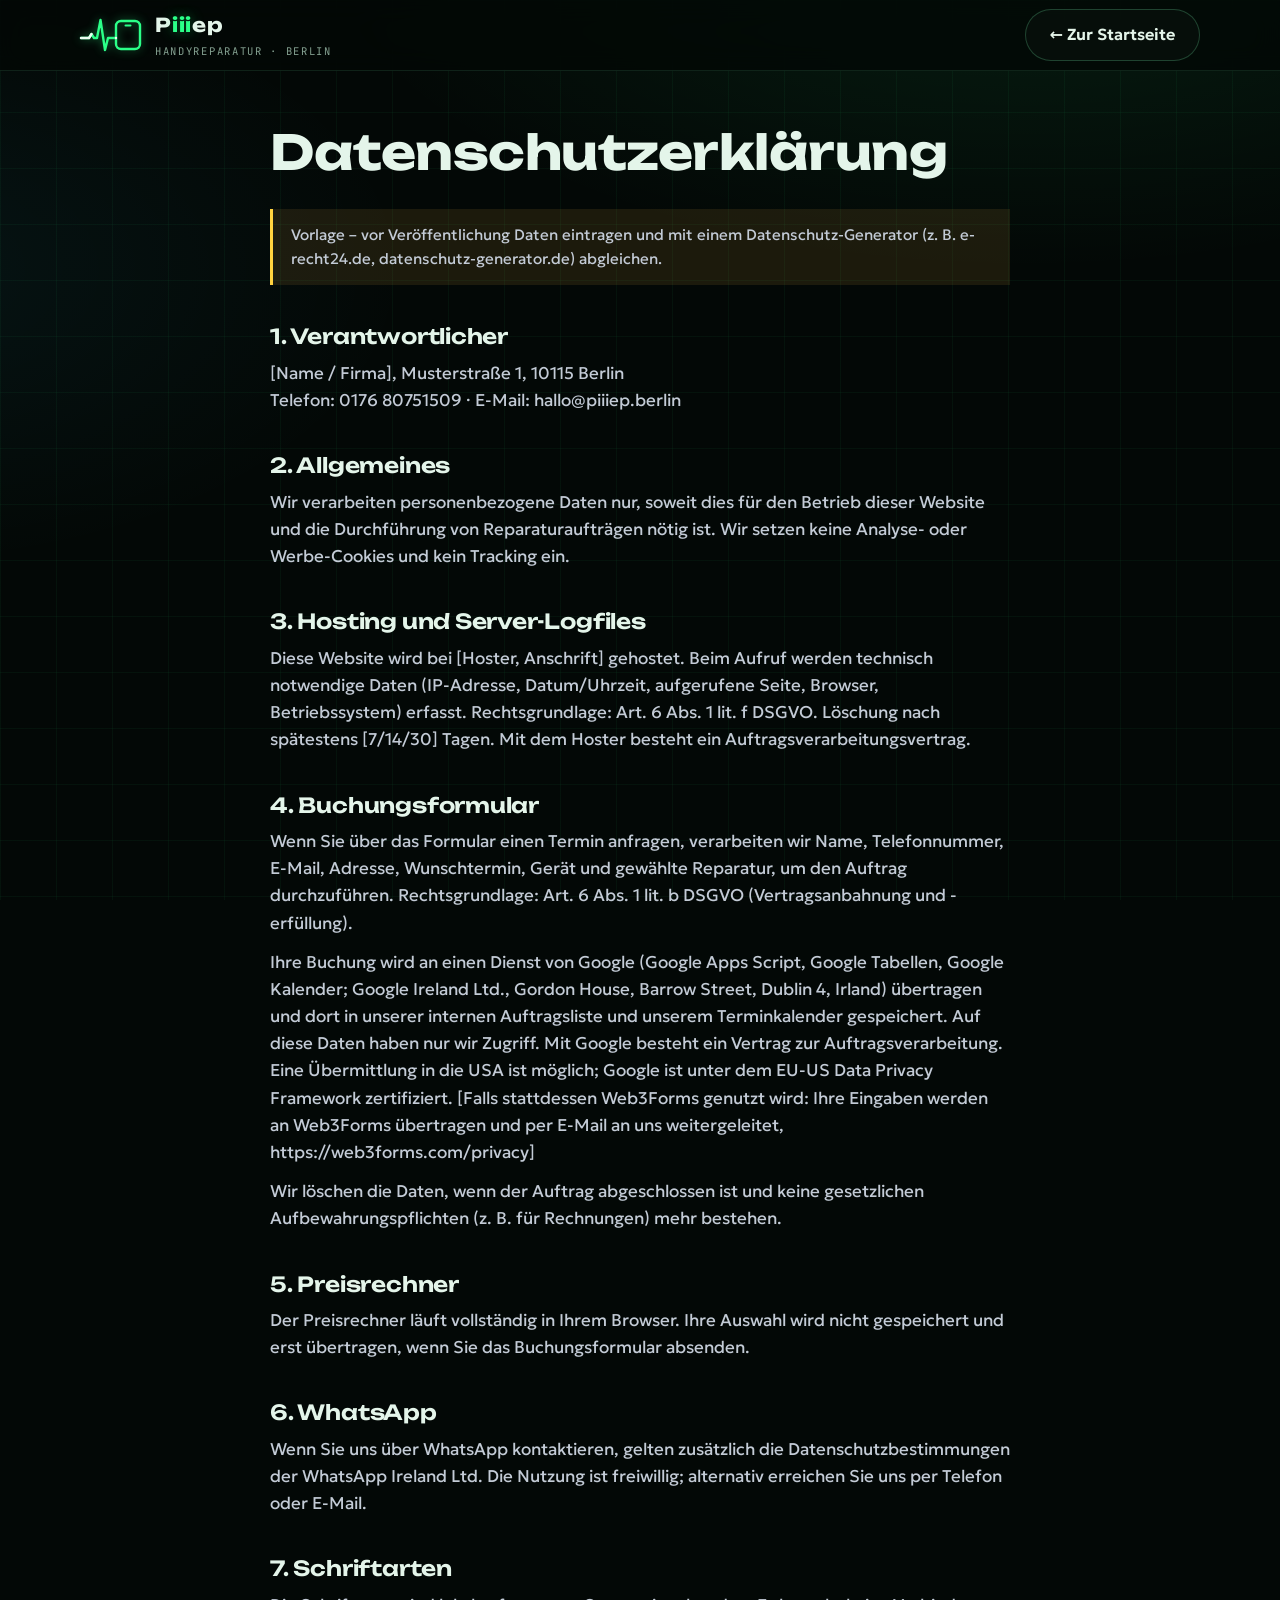
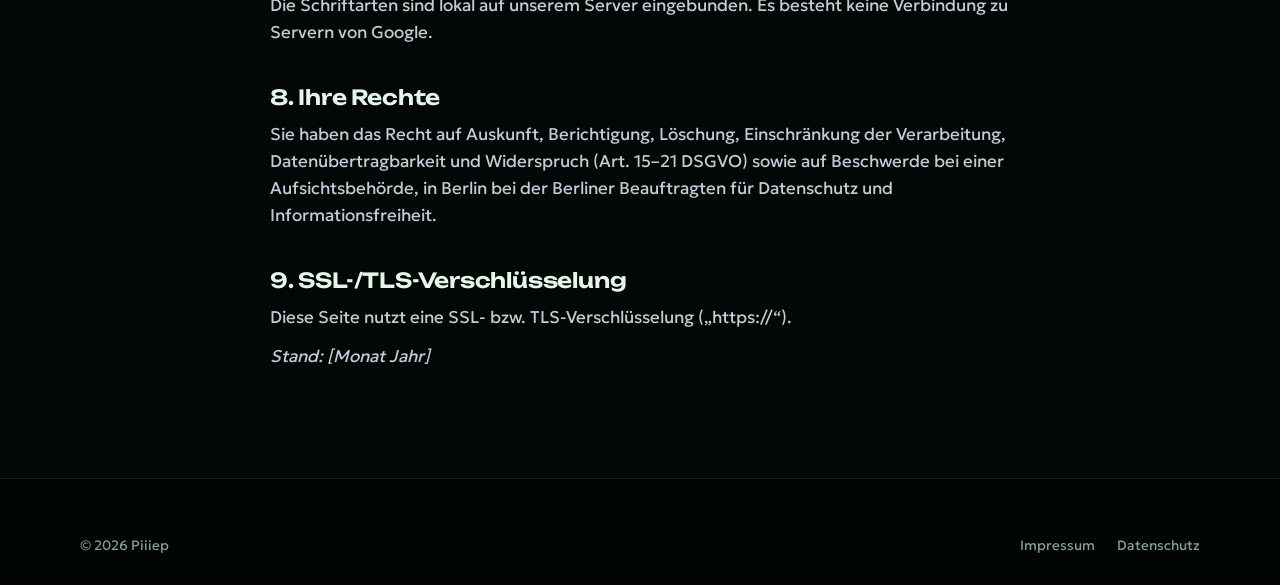
==== datenschutz.html @ a9939e65 "Vorschau der Piiiep-Website Co-Authored-By: Claude Opus 5.5 <noreply@anthropic.com> Claude-Session: " ====
<!DOCTYPE html>
<html lang="de">
<head>
  <meta charset="utf-8">
  <meta name="robots" content="noindex, nofollow"><!-- Vorschau: nicht bei Google anzeigen -->
  <meta name="viewport" content="width=device-width, initial-scale=1, viewport-fit=cover">
  <title>Datenschutz – Piiiep</title>
  <link rel="icon" href="favicon.svg" type="image/svg+xml">
  <link rel="stylesheet" href="css/style.css">
</head>
<body>
<header class="header is-scrolled">
  <div class="wrap">
    <a class="logo" href="index.html"><svg class="logo-mark" viewBox="0 0 64 36" aria-hidden="true"><path d="M1 21H9l2.5-4 2.5 4H17L20.5 3 25 33l3-12H36V9a5 5 0 0 1 5-5h14a5 5 0 0 1 5 5v18a5 5 0 0 1-5 5H41a5 5 0 0 1-5-5v-6" fill="none" stroke="#2bff88" stroke-width="2.4" stroke-linecap="round" stroke-linejoin="round"/><path class="blip" d="M1 21H9l2.5-4 2.5 4H17L20.5 3 25 33l3-12H36V9a5 5 0 0 1 5-5h14a5 5 0 0 1 5 5v18a5 5 0 0 1-5 5H41a5 5 0 0 1-5-5v-6" pathLength="100" fill="none" stroke="#eafff2" stroke-width="2.4" stroke-linecap="round" stroke-linejoin="round"/><path d="M45.5 8.5h5" stroke="#2bff88" stroke-width="2" stroke-linecap="round"/></svg><span><span class="logo-name">P<span>iii</span>ep</span><span class="logo-sub">Handyreparatur · Berlin</span></span></a>
    <a class="btn btn-line" href="index.html">← Zur Startseite</a>
  </div>
</header>
<main class="legal"><div class="wrap">
<h1>Datenschutzerklärung</h1>
<p class="note">Vorlage – vor Veröffentlichung Daten eintragen und mit einem Datenschutz-Generator (z. B. e-recht24.de, datenschutz-generator.de) abgleichen.</p>
<h2>1. Verantwortlicher</h2>
<p>[Name / Firma], Musterstraße 1, 10115 Berlin<br>Telefon: 0176 80751509 · E-Mail: hallo@piiiep.berlin</p>
<h2>2. Allgemeines</h2>
<p>Wir verarbeiten personenbezogene Daten nur, soweit dies für den Betrieb dieser Website und die Durchführung von Reparaturaufträgen nötig ist. Wir setzen keine Analyse- oder Werbe-Cookies und kein Tracking ein.</p>
<h2>3. Hosting und Server-Logfiles</h2>
<p>Diese Website wird bei [Hoster, Anschrift] gehostet. Beim Aufruf werden technisch notwendige Daten (IP-Adresse, Datum/Uhrzeit, aufgerufene Seite, Browser, Betriebssystem) erfasst. Rechtsgrundlage: Art. 6 Abs. 1 lit. f DSGVO. Löschung nach spätestens [7/14/30] Tagen. Mit dem Hoster besteht ein Auftragsverarbeitungsvertrag.</p>
<h2>4. Buchungsformular</h2>
<p>Wenn Sie über das Formular einen Termin anfragen, verarbeiten wir Name, Telefonnummer, E-Mail, Adresse, Wunschtermin, Gerät und gewählte Reparatur, um den Auftrag durchzuführen. Rechtsgrundlage: Art. 6 Abs. 1 lit. b DSGVO (Vertragsanbahnung und -erfüllung).</p>
<p>Ihre Buchung wird an einen Dienst von Google (Google Apps Script, Google Tabellen, Google Kalender; Google Ireland Ltd., Gordon House, Barrow Street, Dublin 4, Irland) übertragen und dort in unserer internen Auftragsliste und unserem Terminkalender gespeichert. Auf diese Daten haben nur wir Zugriff. Mit Google besteht ein Vertrag zur Auftragsverarbeitung. Eine Übermittlung in die USA ist möglich; Google ist unter dem EU-US Data Privacy Framework zertifiziert. [Falls stattdessen Web3Forms genutzt wird: Ihre Eingaben werden an Web3Forms übertragen und per E-Mail an uns weitergeleitet, https://web3forms.com/privacy]</p>
<p>Wir löschen die Daten, wenn der Auftrag abgeschlossen ist und keine gesetzlichen Aufbewahrungspflichten (z. B. für Rechnungen) mehr bestehen.</p>
<h2>5. Preisrechner</h2>
<p>Der Preisrechner läuft vollständig in Ihrem Browser. Ihre Auswahl wird nicht gespeichert und erst übertragen, wenn Sie das Buchungsformular absenden.</p>
<h2>6. WhatsApp</h2>
<p>Wenn Sie uns über WhatsApp kontaktieren, gelten zusätzlich die Datenschutzbestimmungen der WhatsApp Ireland Ltd. Die Nutzung ist freiwillig; alternativ erreichen Sie uns per Telefon oder E-Mail.</p>
<h2>7. Schriftarten</h2>
<p>Die Schriftarten sind lokal auf unserem Server eingebunden. Es besteht keine Verbindung zu Servern von Google.</p>
<h2>8. Ihre Rechte</h2>
<p>Sie haben das Recht auf Auskunft, Berichtigung, Löschung, Einschränkung der Verarbeitung, Datenübertragbarkeit und Widerspruch (Art. 15–21 DSGVO) sowie auf Beschwerde bei einer Aufsichtsbehörde, in Berlin bei der Berliner Beauftragten für Datenschutz und Informationsfreiheit.</p>
<h2>9. SSL-/TLS-Verschlüsselung</h2>
<p>Diese Seite nutzt eine SSL- bzw. TLS-Verschlüsselung („https://“).</p>
<p><em>Stand: [Monat Jahr]</em></p>
</div></main>
<footer class="footer"><div class="wrap"><div class="footer-bottom" style="margin-top:0;border-top:0;padding-top:0"><span>© <span data-year>2026</span> Piiiep</span><ul><li><a href="impressum.html">Impressum</a></li><li><a href="datenschutz.html">Datenschutz</a></li></ul></div></div></footer>
<script>document.querySelectorAll("[data-year]").forEach(function(e){e.textContent=new Date().getFullYear()});</script>
</body>
</html>
---- css/style.css ----
/* =========================================================
   Piiiep – Mobile Handyreparatur Berlin
   Design: Herzmonitor (EKG-Grün, SpO2-Cyan, Alarm-Rot)
   Farben & Schriften zentral unter :root anpassen
   ========================================================= */

/* Schriften lokal (DSGVO: keine Verbindung zu Google). Lizenz: SIL Open Font License, fonts/LICENSE-OFL.txt */
@font-face { font-family: "Geologica"; src: url("../fonts/geologica.woff2") format("woff2"); font-weight: 100 900; font-style: normal; font-display: swap; }
@font-face { font-family: "Unbounded"; src: url("../fonts/unbounded.woff2") format("woff2"); font-weight: 200 900; font-style: normal; font-display: swap; }
@font-face { font-family: "JetBrains Mono"; src: url("../fonts/jetbrains-mono.woff2") format("woff2"); font-weight: 100 800; font-style: normal; font-display: swap; }

:root {
  --bg: #030806;              /* Monitor-Schwarz mit Grünstich */
  --bg-2: #06100b;
  --panel: #08120d;
  --panel-2: #0c1912;
  --line: rgba(120, 255, 180, .11);
  --line-strong: rgba(120, 255, 180, .22);
  --text: #e4f5ea;
  --muted: #84a191;
  --accent: #2bff88;          /* Hauptfarbe: EKG-Grün */
  --accent-ink: #02120a;      /* Text auf Akzentfarbe */
  --accent-soft: rgba(43, 255, 136, .12);
  --accent-glow: rgba(43, 255, 136, .45);
  --spo2: #35d8ff;            /* zweite Monitor-Kurve (Sauerstoff) */
  --heart: #ff3b5c;           /* Herzschlag / Alarm */
  --ok: #2bff88;
  --warn: #ffd23f;
  --err: #ff3b5c;

  --font-display: "Unbounded", "Arial Black", system-ui, sans-serif;
  --font-body: "Geologica", "Segoe UI", system-ui, -apple-system, sans-serif;
  --font-mono: "JetBrains Mono", ui-monospace, "SFMono-Regular", Menlo, monospace;

  --wrap: 1200px;
  --gutter: clamp(16px, 4vw, 40px);
  --r: 14px;
  --r-sm: 8px;
  --header-h: 70px;

  color-scheme: dark;
}

*, *::before, *::after { box-sizing: border-box; }
html { scroll-behavior: smooth; scroll-padding-top: calc(var(--header-h) + 16px); }
body {
  margin: 0;
  font-family: var(--font-body);
  font-size: 17px;
  line-height: 1.6;
  color: var(--text);
  background: var(--bg);
  -webkit-font-smoothing: antialiased;
  overflow-x: hidden;
}
/* Leiterbahn-Raster im Hintergrund */
body::before {
  content: ""; position: fixed; inset: 0; z-index: -1; pointer-events: none;
  background:
    radial-gradient(1200px 600px at 80% -10%, rgba(43,255,136,.10), transparent 60%),
    radial-gradient(900px 500px at -10% 30%, rgba(53,216,255,.06), transparent 60%),
    linear-gradient(rgba(43,255,136,.045) 1px, transparent 1px) 0 0 / 56px 56px,
    linear-gradient(90deg, rgba(43,255,136,.045) 1px, transparent 1px) 0 0 / 56px 56px,
    var(--bg);
}

/* Monitor-Display im Hintergrund: laufende EKG- und SpO2-Kurve (js/main.js) */
.monitor { position: fixed; inset: 0; z-index: -1; pointer-events: none; }
.monitor canvas { width: 100%; height: 100%; display: block; opacity: .42; }
.monitor::after { /* Bildschirm-Zeilen + dunkler Rand wie beim Röhrenmonitor */
  content: ""; position: absolute; inset: 0;
  background:
    repeating-linear-gradient(0deg, rgba(0,0,0,.22) 0 1px, transparent 1px 3px),
    radial-gradient(130% 100% at 50% 50%, transparent 55%, rgba(0,0,0,.7));
}
.monitor-hud { position: absolute; right: var(--gutter); font-family: var(--font-mono); text-align: right; line-height: 1; opacity: .5; }
.monitor-hud small { display: block; font-size: .62rem; letter-spacing: .14em; margin-bottom: 4px; }
.monitor-hud b { font-size: clamp(1.6rem, 3vw, 2.4rem); font-weight: 500; }
.monitor-hud.hr { top: calc(var(--header-h) + 18%); color: var(--accent); }
.monitor-hud.sp { top: calc(var(--header-h) + 58%); color: var(--spo2); }
.monitor-hud.hr b::after { content: " ♥"; font-size: .55em; color: var(--heart); animation: beat .833s infinite; display: inline-block; }
@keyframes beat { 0%, 30%, 100% { transform: scale(1); opacity: .6; } 12% { transform: scale(1.35); opacity: 1; } }
@media (max-width: 760px) { .monitor-hud { display: none; } .monitor canvas { opacity: .34; } }

img { max-width: 100%; display: block; }
a { color: inherit; }
h1, h2, h3 { font-family: var(--font-display); font-weight: 600; line-height: 1.08; margin: 0; text-wrap: balance; letter-spacing: -0.01em; }
h1 { font-size: clamp(2.3rem, 5.6vw, 4.4rem); font-weight: 700; }
h2 { font-size: clamp(1.8rem, 3.6vw, 2.8rem); }
h3 { font-size: 1.12rem; }
p { margin: 0; }
.grad { background: linear-gradient(92deg, #fff 0%, var(--accent) 70%); -webkit-background-clip: text; background-clip: text; color: transparent; }

.wrap { max-width: var(--wrap); margin-inline: auto; padding-inline: var(--gutter); }
.section { padding-block: clamp(72px, 10vw, 130px); position: relative; }
.section-head { display: grid; gap: 16px; max-width: 700px; margin-bottom: clamp(36px, 5vw, 60px); }
.section-head p { color: var(--muted); font-size: 1.08rem; }

.tag {
  display: inline-flex; align-items: center; gap: 10px; width: fit-content;
  font-family: var(--font-mono); font-size: .78rem; letter-spacing: .12em; text-transform: uppercase;
  color: var(--accent);
}
.tag::before { content: ""; width: 8px; height: 8px; border: 1.5px solid var(--accent); border-radius: 2px; box-shadow: 0 0 10px var(--accent-glow); }

.mono { font-family: var(--font-mono); font-variant-numeric: tabular-nums; }
.skip { position: absolute; left: -999px; top: 8px; z-index: 200; background: var(--accent); color: var(--accent-ink); padding: 8px 14px; }
.skip:focus { left: 8px; }
:focus-visible { outline: 2px solid var(--accent); outline-offset: 3px; }

/* ---------- Buttons ---------- */
.btn {
  display: inline-flex; align-items: center; justify-content: center; gap: 10px; white-space: nowrap;
  min-height: 52px; padding: 0 24px; border-radius: 999px; border: 1px solid transparent;
  font-family: var(--font-body); font-weight: 600; font-size: 1rem; text-decoration: none; cursor: pointer;
  transition: transform .2s, box-shadow .25s, background .2s, border-color .2s, color .2s;
}
.btn svg { width: 19px; height: 19px; flex: none; }
.btn-accent { background: var(--accent); color: var(--accent-ink); box-shadow: 0 0 0 0 var(--accent-glow); }
.btn-accent:hover { transform: translateY(-2px); box-shadow: 0 10px 34px -6px var(--accent-glow); }
.btn-line { border-color: var(--line-strong); color: var(--text); background: rgba(255,255,255,.02); }
.btn-line:hover { border-color: var(--accent); color: var(--accent); }
.btn[disabled] { opacity: .45; cursor: not-allowed; transform: none; box-shadow: none; }

/* ---------- Header ---------- */
.header {
  position: sticky; top: env(safe-area-inset-top, 0px); z-index: 80;
  background: rgba(3,8,6,.6); backdrop-filter: blur(14px) saturate(1.4); -webkit-backdrop-filter: blur(14px) saturate(1.4);
  border-bottom: 1px solid transparent; transition: border-color .3s, background .3s;
}
.header.is-scrolled { border-bottom-color: var(--line); background: rgba(3,8,6,.82); }
.header .wrap { display: flex; align-items: center; justify-content: space-between; gap: 20px; min-height: var(--header-h); }
.logo { display: flex; align-items: center; gap: 11px; text-decoration: none; }
.logo svg { width: 64px; height: 36px; flex: none; overflow: visible; }
.logo-name { font-family: var(--font-display); font-weight: 700; font-size: 1.2rem; letter-spacing: .04em; }
.logo-mark { filter: drop-shadow(0 0 5px var(--accent-glow)); }
.logo-mark .blip { stroke-dasharray: 7 93; stroke-dashoffset: 100; animation: blip 2.7s linear infinite; }
@keyframes blip { from { stroke-dashoffset: 100; } to { stroke-dashoffset: 0; } }
.logo-name { text-transform: none; }
.logo-name span { color: var(--accent); text-shadow: 0 0 14px var(--accent-glow); }
.logo-sub { display: block; font-family: var(--font-mono); font-size: .66rem; letter-spacing: .16em; text-transform: uppercase; color: var(--muted); margin-top: 2px; }

.nav { display: flex; align-items: center; gap: 30px; }
.nav ul { list-style: none; display: flex; gap: 28px; margin: 0; padding: 0; }
.nav ul a { text-decoration: none; font-size: .95rem; color: var(--muted); transition: color .2s; white-space: nowrap; }
.nav ul a:hover, .nav ul a.is-active { color: var(--text); }
.nav ul a.is-active { text-shadow: 0 0 18px var(--accent-glow); }
.nav .btn { min-height: 44px; padding: 0 20px; font-size: .95rem; }

.nav-toggle { display: none; width: 46px; height: 46px; border: 1px solid var(--line-strong); border-radius: 50%; background: transparent; color: var(--text); cursor: pointer; position: relative; }
.nav-toggle span, .nav-toggle span::before, .nav-toggle span::after { position: absolute; left: 13px; width: 18px; height: 1.5px; background: currentColor; content: ""; transition: transform .25s, background .25s; }
.nav-toggle span { top: 22px; }
.nav-toggle span::before { left: 0; top: -6px; }
.nav-toggle span::after { left: 0; top: 6px; }
.nav-open .nav-toggle span { background: transparent; }
.nav-open .nav-toggle span::before { transform: translateY(6px) rotate(45deg); }
.nav-open .nav-toggle span::after { transform: translateY(-6px) rotate(-45deg); }

@media (max-width: 980px) {
  .nav-toggle { display: block; }
  .nav {
    position: fixed; inset: calc(var(--header-h) + env(safe-area-inset-top, 0px)) 0 0 0;
    flex-direction: column; align-items: stretch; gap: 0; padding: 16px var(--gutter) 40px;
    background: rgba(3,8,6,.97); overflow-y: auto;
    opacity: 0; visibility: hidden; transform: translateY(-8px); transition: opacity .25s, transform .25s, visibility .25s;
  }
  .nav-open .nav { opacity: 1; visibility: visible; transform: none; }
  .nav ul { flex-direction: column; gap: 0; }
  .nav ul a { display: block; padding: 18px 0; border-bottom: 1px solid var(--line); font-family: var(--font-display); font-size: 1.3rem; color: var(--text); }
  .nav .btn { margin-top: 26px; min-height: 56px; }
}

/* ---------- Hero ---------- */
.hero .wrap { display: grid; grid-template-columns: 1.1fr .9fr; gap: clamp(32px, 5vw, 72px); align-items: center; padding-block: clamp(48px, 8vw, 110px) clamp(56px, 8vw, 100px); }
.hero-copy { display: grid; gap: 26px; }
.hero-lead { font-size: clamp(1.05rem, 1.6vw, 1.22rem); color: var(--muted); max-width: 33em; }
.hero-lead b { color: var(--text); font-weight: 500; }
.hero-actions { display: flex; flex-wrap: wrap; gap: 12px; }
.hero-stats { display: grid; grid-template-columns: repeat(3, auto); justify-content: start; gap: 12px 36px; margin-top: 10px; padding-top: 24px; border-top: 1px solid var(--line); }
.hero-stats b { display: block; font-family: var(--font-mono); font-size: 1.5rem; font-weight: 500; color: var(--text); font-variant-numeric: tabular-nums; }
.hero-stats > div > span { font-size: .88rem; color: var(--muted); }
@media (max-width: 520px) { .hero-stats { grid-template-columns: 1fr 1fr; } }

.live-pill {
  display: inline-flex; align-items: center; gap: 10px; width: fit-content;
  padding: 7px 14px 7px 12px; border: 1px solid var(--line-strong); border-radius: 999px; background: rgba(255,255,255,.03);
  font-size: .88rem; color: var(--muted);
}
.live-pill i { width: 8px; height: 8px; border-radius: 50%; background: var(--heart); box-shadow: 0 0 0 0 rgba(255,59,92,.6); animation: ping .833s infinite; }
.live-pill b { color: var(--text); font-weight: 500; }
@keyframes ping { 0% { box-shadow: 0 0 0 0 rgba(255,59,92,.55); } 80%, 100% { box-shadow: 0 0 0 10px rgba(255,59,92,0); } }

/* Hero-Handy */
.hero-visual { position: relative; display: grid; place-items: center; min-height: 520px; }
.orbit { position: absolute; width: min(520px, 100%); aspect-ratio: 1; border: 1px dashed var(--line-strong); border-radius: 50%; animation: spin 40s linear infinite; }
.orbit::before { content: ""; position: absolute; top: -5px; left: 50%; width: 10px; height: 10px; border-radius: 50%; background: var(--accent); box-shadow: 0 0 16px var(--accent); }
.orbit.o2 { width: min(380px, 80%); animation-duration: 26s; animation-direction: reverse; border-style: solid; border-color: var(--line); }
.orbit.o2::before { background: #fff; box-shadow: 0 0 12px #fff; width: 6px; height: 6px; top: -3px; }
@keyframes spin { to { transform: rotate(360deg); } }

.phone {
  position: relative; width: 250px; aspect-ratio: 9 / 19; border-radius: 42px; padding: 11px;
  background: linear-gradient(145deg, #2a3342, #0c1017 40%, #1b2230);
  box-shadow: 0 0 0 1px rgba(255,255,255,.08), 0 40px 80px -20px rgba(0,0,0,.8), 0 0 90px -10px var(--accent-glow);
  animation: float 6s ease-in-out infinite;
}
@keyframes float { 50% { transform: translateY(-14px) rotate(1deg); } }
.phone-screen {
  position: relative; height: 100%; border-radius: 32px; overflow: hidden;
  background: radial-gradient(120% 70% at 50% 0%, #10303a, #060a10 70%);
  display: grid; align-content: space-between; padding: 44px 18px 20px;
}
.phone-screen::before { content: ""; position: absolute; top: 12px; left: 50%; transform: translateX(-50%); width: 76px; height: 22px; border-radius: 12px; background: #000; }
/* Riss im Display, der „repariert“ wird */
.crack { position: absolute; inset: 0; pointer-events: none; animation: heal 7s ease-in-out infinite; }
@keyframes heal { 0%, 30% { opacity: .9; } 45%, 85% { opacity: 0; } 100% { opacity: .9; } }
.scan { position: absolute; left: 0; right: 0; height: 90px; top: -90px; background: linear-gradient(transparent, rgba(43,255,136,.35), transparent); border-bottom: 1px solid var(--accent); animation: scan 7s ease-in-out infinite; }
@keyframes scan { 0%, 25% { top: -90px; opacity: 0; } 28% { opacity: 1; } 45% { top: 100%; opacity: 1; } 48%, 100% { top: 100%; opacity: 0; } }
.ps-row { position: relative; z-index: 1; display: grid; gap: 6px; }
.ps-label { font-family: var(--font-mono); font-size: .62rem; letter-spacing: .14em; text-transform: uppercase; color: var(--accent); }
.ps-big { font-family: var(--font-display); font-size: 1.3rem; font-weight: 600; line-height: 1.1; }
.ps-card { background: rgba(255,255,255,.06); border: 1px solid rgba(255,255,255,.08); border-radius: 14px; padding: 12px; display: grid; gap: 6px; font-size: .78rem; }
.ps-card .l { display: flex; justify-content: space-between; color: var(--muted); }
.ps-card .l b { color: var(--text); font-family: var(--font-mono); font-weight: 500; }
.ps-bar { height: 4px; border-radius: 4px; background: rgba(255,255,255,.1); overflow: hidden; }
.ps-bar i { display: block; height: 100%; width: 70%; background: var(--accent); box-shadow: 0 0 10px var(--accent); animation: bar 7s ease-in-out infinite; }
@keyframes bar { 0%, 30% { width: 12%; } 70%, 100% { width: 100%; } }
.ps-btn { text-align: center; background: var(--accent); color: var(--accent-ink); border-radius: 12px; padding: 10px; font-weight: 600; font-size: .82rem; }

.chip-float {
  position: absolute; z-index: 2; display: flex; align-items: center; gap: 10px;
  padding: 10px 14px; border-radius: 14px; font-size: .85rem;
  background: rgba(14,19,28,.85); border: 1px solid var(--line-strong); backdrop-filter: blur(8px);
  box-shadow: 0 16px 40px -12px rgba(0,0,0,.7);
  animation: float 7s ease-in-out infinite;
}
.chip-float svg { width: 20px; height: 20px; color: var(--accent); flex: none; }
.chip-float b { display: block; font-weight: 600; }
.chip-float div > span { color: var(--muted); font-size: .78rem; }
.chip-float.c1 { top: 10%; left: -4%; animation-delay: -2s; }
.chip-float.c2 { bottom: 10%; right: -4%; animation-delay: -4s; }

@media (max-width: 900px) {
  .hero .wrap { grid-template-columns: 1fr; }
  .hero-visual { min-height: 460px; }
  .phone { width: 210px; }
}
@media (max-width: 440px) {
  .chip-float { font-size: .78rem; padding: 8px 10px; }
  .chip-float.c1 { left: -4px; top: 8%; }
  .chip-float.c2 { right: -4px; bottom: 2%; }
  .ps-card { font-size: .7rem; padding: 10px; }
}

/* ---------- Laufband ---------- */
.ticker { border-block: 1px solid var(--line); overflow: hidden; background: rgba(255,255,255,.015); }
.ticker-track { display: flex; gap: 48px; width: max-content; padding-block: 18px; animation: ticker 38s linear infinite; }
.ticker span { display: inline-flex; align-items: center; gap: 48px; font-family: var(--font-mono); font-size: .9rem; color: var(--muted); letter-spacing: .06em; white-space: nowrap; }
.ticker span::after { content: "◆"; color: var(--accent); font-size: .6rem; }
@keyframes ticker { to { transform: translateX(-50%); } }

/* ---------- Explosionszeichnung (Scroll-Animation) ---------- */
.explode { height: 260vh; position: relative; }
.explode-sticky { position: sticky; top: var(--header-h); height: calc(100vh - var(--header-h)); min-height: 560px; display: grid; align-items: center; overflow: hidden; }
.explode-grid { display: grid; grid-template-columns: 1fr 1fr; gap: 40px; align-items: center; }
.explode-copy { display: grid; gap: 18px; }
.explode-copy p { color: var(--muted); max-width: 30em; }
.parts { list-style: none; margin: 10px 0 0; padding: 0; display: grid; gap: 4px; }
.parts li {
  display: grid; grid-template-columns: 44px 1fr auto; align-items: center; gap: 12px;
  padding: 12px 14px; border-radius: var(--r-sm); border: 1px solid transparent;
  color: var(--muted); transition: color .35s, background .35s, border-color .35s;
}
.parts li .ref { font-family: var(--font-mono); font-size: .75rem; color: var(--muted); }
.parts li .price { font-family: var(--font-mono); font-size: .95rem; }
.parts li.on { color: var(--text); background: var(--accent-soft); border-color: rgba(43,255,136,.3); }
.parts li.on .ref { color: var(--accent); }

.stage { position: relative; height: min(70vh, 600px); perspective: 1600px; display: grid; place-items: center; }
.stack { position: relative; width: 190px; aspect-ratio: 9 / 19; transform-style: preserve-3d; transform: rotateX(58deg) rotateZ(-38deg); }
.layer {
  position: absolute; inset: 0; border-radius: 30px; transform-style: preserve-3d;
  transition: box-shadow .35s, border-color .35s;
  border: 1px solid rgba(255,255,255,.12);
  --z: 0px;
  transform: translateZ(var(--z));
}
.layer.on { border-color: var(--accent); box-shadow: 0 0 0 1px var(--accent), 0 0 40px -4px var(--accent-glow); }
.l-back   { background: linear-gradient(150deg, #1d2532, #0b0f16); }
.l-back::before { content: ""; position: absolute; top: 16px; left: 16px; width: 62px; height: 62px; border-radius: 18px; background: #0a0d13; border: 1px solid rgba(255,255,255,.12); box-shadow: inset 12px 12px 0 -6px #1b2230, inset -12px -12px 0 -6px #1b2230; }
.l-bat    { inset: 22% 14% 10% 14%; border-radius: 14px; background: linear-gradient(160deg, #2b3a4a, #18212c); display: grid; place-items: center; }
.l-bat span { font-family: var(--font-mono); font-size: .7rem; color: var(--muted); transform: rotate(90deg); white-space: nowrap; }
.l-board  { inset: 4% 8% 62% 8%; border-radius: 12px; background:
  radial-gradient(circle at 20% 30%, #33424f 0 6px, transparent 7px),
  radial-gradient(circle at 70% 60%, #33424f 0 9px, transparent 10px),
  linear-gradient(90deg, transparent 48%, rgba(43,255,136,.35) 48% 52%, transparent 52%),
  linear-gradient(transparent 30%, rgba(43,255,136,.25) 30% 34%, transparent 34%),
  #101c20; }
.l-port   { inset: auto 34% 1.5% 34%; height: 5%; border-radius: 8px; background: #2b3542; }
.l-screen { background: radial-gradient(120% 60% at 50% 0%, #0f3440, #060a10 70%); }
.l-screen::after { content: ""; position: absolute; inset: 12px; border-radius: 22px; background: repeating-linear-gradient(0deg, rgba(43,255,136,.06) 0 2px, transparent 2px 5px); }
.l-glass  { background: linear-gradient(135deg, rgba(255,255,255,.22), rgba(255,255,255,.02) 45%, rgba(255,255,255,.12)); border-color: rgba(255,255,255,.3); }

@media (max-width: 900px) {
  .explode { height: 240vh; }
  .explode-grid { grid-template-columns: 1fr; gap: 0; }
  .explode-copy { order: 2; }
  .explode-copy h2, .explode-copy > p, .explode-copy .tag { display: none; }
  .stage { height: 44vh; min-height: 300px; }
  .stack { width: 130px; }
  .parts li { padding: 8px 12px; font-size: .95rem; }
  .explode-head-mobile { display: block !important; }
}
.explode-head-mobile { display: none; }

/* ---------- Preisrechner ---------- */
.calc { display: grid; grid-template-columns: 1fr 380px; gap: 28px; align-items: start; }
.calc-main { display: grid; gap: 26px; }
.step { display: grid; gap: 14px; }
.step-label { display: flex; align-items: baseline; gap: 12px; font-family: var(--font-mono); font-size: .8rem; letter-spacing: .1em; text-transform: uppercase; color: var(--muted); }
.step-label b { color: var(--accent); font-weight: 500; }

.brands { display: flex; flex-wrap: wrap; gap: 10px; }
.brand-btn {
  font: inherit; font-weight: 500; font-size: .98rem; color: var(--text); cursor: pointer;
  padding: 12px 22px; border-radius: 999px; border: 1px solid var(--line-strong); background: rgba(255,255,255,.02);
  transition: border-color .2s, background .2s, color .2s;
}
.brand-btn:hover { border-color: var(--accent); }
.brand-btn[aria-pressed="true"] { background: var(--accent); color: var(--accent-ink); border-color: var(--accent); }

.select-wrap { position: relative; max-width: 420px; }
.select-wrap::after { content: ""; position: absolute; right: 18px; top: 50%; width: 8px; height: 8px; border-right: 1.5px solid var(--accent); border-bottom: 1.5px solid var(--accent); transform: translateY(-70%) rotate(45deg); pointer-events: none; }
.select, .field input, .field select, .field textarea {
  width: 100%; font: inherit; font-size: 1rem; color: var(--text);
  background: var(--panel); border: 1px solid var(--line-strong); border-radius: var(--r-sm);
  padding: 14px 16px; transition: border-color .2s, box-shadow .2s;
  appearance: none; -webkit-appearance: none;
}
.select { padding-right: 44px; }
.select:focus, .field input:focus, .field select:focus, .field textarea:focus { outline: none; border-color: var(--accent); box-shadow: 0 0 0 3px var(--accent-soft); }
option { background: var(--panel); color: var(--text); }

.repairs { display: grid; grid-template-columns: repeat(auto-fill, minmax(230px, 1fr)); gap: 12px; }
.repair {
  position: relative; display: grid; grid-template-columns: 1fr auto; gap: 4px 12px; align-items: start;
  padding: 16px 16px 16px 48px; border-radius: var(--r); cursor: pointer; user-select: none;
  background: var(--panel); border: 1px solid var(--line); transition: border-color .2s, background .2s, transform .2s;
}
.repair:hover { border-color: var(--line-strong); transform: translateY(-2px); }
.repair input { position: absolute; opacity: 0; pointer-events: none; }
.repair::before { content: ""; position: absolute; left: 16px; top: 18px; width: 20px; height: 20px; border-radius: 6px; border: 1.5px solid var(--line-strong); transition: background .2s, border-color .2s; }
.repair:has(input:checked) { border-color: var(--accent); background: linear-gradient(180deg, rgba(43,255,136,.08), var(--panel)); }
.repair:has(input:checked)::before { background: var(--accent); border-color: var(--accent); box-shadow: 0 0 12px var(--accent-glow); }
.repair:has(input:checked)::after { content: ""; position: absolute; left: 23px; top: 22px; width: 6px; height: 10px; border: solid var(--accent-ink); border-width: 0 2px 2px 0; transform: rotate(45deg); }
.repair:has(input:focus-visible) { outline: 2px solid var(--accent); outline-offset: 2px; }
.repair b { font-weight: 600; }
.repair .p { font-family: var(--font-mono); font-size: 1.05rem; color: var(--accent); }
.repair small { grid-column: 1 / -1; color: var(--muted); font-size: .85rem; line-height: 1.4; }
.calc-empty { color: var(--muted); padding: 22px; border: 1px dashed var(--line-strong); border-radius: var(--r); }

.summary {
  position: sticky; top: calc(var(--header-h) + 20px);
  display: grid; gap: 16px; padding: 26px; border-radius: 20px;
  background: linear-gradient(180deg, var(--panel-2), var(--panel));
  border: 1px solid var(--line-strong);
  box-shadow: 0 30px 60px -30px rgba(0,0,0,.8), inset 0 1px 0 rgba(255,255,255,.05);
}
.summary::before { content: ""; position: absolute; inset: -1px; border-radius: 20px; padding: 1px; background: linear-gradient(160deg, var(--accent), transparent 40%); -webkit-mask: linear-gradient(#000 0 0) content-box, linear-gradient(#000 0 0); -webkit-mask-composite: xor; mask-composite: exclude; pointer-events: none; }
.summary h3 { font-size: 1rem; font-family: var(--font-mono); font-weight: 500; letter-spacing: .1em; text-transform: uppercase; color: var(--muted); }
.sum-device { font-family: var(--font-display); font-size: 1.2rem; }
.sum-lines { list-style: none; margin: 0; padding: 0; display: grid; gap: 8px; font-size: .95rem; }
.sum-lines li { display: flex; justify-content: space-between; gap: 12px; }
.sum-lines li span:last-child { font-family: var(--font-mono); font-variant-numeric: tabular-nums; }
.sum-lines .disc { color: var(--ok); }
.sum-lines .muted { color: var(--muted); }
.sum-total { display: flex; justify-content: space-between; align-items: baseline; padding-top: 16px; border-top: 1px dashed var(--line-strong); }
.sum-total span { color: var(--muted); font-size: .9rem; }
.sum-total b { font-family: var(--font-mono); font-size: 2.4rem; font-weight: 500; letter-spacing: -.02em; color: var(--text); text-shadow: 0 0 24px var(--accent-glow); font-variant-numeric: tabular-nums; }
.sum-meta { display: flex; flex-wrap: wrap; gap: 8px; }
.sum-meta span { font-size: .8rem; padding: 5px 10px; border-radius: 999px; background: rgba(255,255,255,.04); border: 1px solid var(--line); color: var(--muted); }
.toggle { display: flex; align-items: center; justify-content: space-between; gap: 14px; cursor: pointer; font-size: .95rem; }
.toggle small { display: block; color: var(--muted); font-size: .82rem; }
.toggle input { appearance: none; -webkit-appearance: none; width: 46px; height: 26px; border-radius: 999px; background: rgba(255,255,255,.1); border: 1px solid var(--line-strong); position: relative; cursor: pointer; flex: none; transition: background .2s; margin: 0; }
.toggle input::after { content: ""; position: absolute; top: 3px; left: 3px; width: 18px; height: 18px; border-radius: 50%; background: #fff; transition: transform .2s; }
.toggle input:checked { background: var(--accent); border-color: var(--accent); }
.toggle input:checked::after { transform: translateX(20px); background: var(--accent-ink); }
.summary .btn { width: 100%; }
.summary .fine { font-size: .8rem; color: var(--muted); text-align: center; }

@media (max-width: 980px) {
  .calc { grid-template-columns: 1fr; }
  .summary { position: relative; top: 0; }
}

/* ---------- Ablauf ---------- */
.flow { list-style: none; margin: 0; padding: 0; display: grid; grid-template-columns: repeat(3, 1fr); gap: 20px; position: relative; }
.flow::before { content: ""; position: absolute; top: 34px; left: 8%; right: 8%; height: 1px; background: linear-gradient(90deg, transparent, var(--accent), transparent); opacity: .5; }
.flow li { position: relative; display: grid; gap: 14px; align-content: start; padding: 28px; border-radius: var(--r); background: var(--panel); border: 1px solid var(--line); }
.flow .n { width: 44px; height: 44px; border-radius: 12px; display: grid; place-items: center; font-family: var(--font-mono); font-size: .95rem; color: var(--accent); background: var(--bg); border: 1px solid var(--accent); box-shadow: 0 0 20px -4px var(--accent-glow); }
.flow h3 { font-size: 1.25rem; }
.flow p { color: var(--muted); }
.flow .time { font-family: var(--font-mono); font-size: .8rem; color: var(--accent); letter-spacing: .06em; }
@media (max-width: 860px) { .flow { grid-template-columns: 1fr; } .flow::before { display: none; } }

/* ---------- Vergleich ---------- */
.compare-wrap { overflow-x: auto; border-radius: var(--r); border: 1px solid var(--line); background: var(--panel); }
.compare { width: 100%; min-width: 560px; border-collapse: collapse; font-size: .98rem; }
.compare th, .compare td { padding: 18px 22px; text-align: left; border-bottom: 1px solid var(--line); }
.compare tr:last-child td { border-bottom: 0; }
.compare thead th { font-family: var(--font-mono); font-size: .78rem; font-weight: 500; letter-spacing: .1em; text-transform: uppercase; color: var(--muted); }
.compare thead th.us { color: var(--accent); }
.compare td.us { color: var(--text); background: rgba(43,255,136,.05); font-weight: 500; }
.compare td.them { color: var(--muted); }
.compare td:first-child { color: var(--muted); font-size: .9rem; }
.compare .yes::before { content: "✓ "; color: var(--ok); }
.compare .no::before { content: "✕ "; color: var(--err); opacity: .8; }

/* ---------- Liefergebiet ---------- */
.area { display: grid; grid-template-columns: 1fr 1fr; gap: clamp(32px, 5vw, 64px); align-items: center; }
.area-copy { display: grid; gap: 22px; }
.area-copy > p { color: var(--muted); }
.plz { display: flex; gap: 10px; flex-wrap: wrap; }
.plz input { flex: 1 1 180px; font: inherit; font-family: var(--font-mono); font-size: 1.1rem; letter-spacing: .12em; color: var(--text); background: var(--panel); border: 1px solid var(--line-strong); border-radius: 999px; padding: 14px 22px; }
.plz input:focus { outline: none; border-color: var(--accent); box-shadow: 0 0 0 3px var(--accent-soft); }
.plz-msg { min-height: 1.6em; font-weight: 500; }
.plz-msg.ok { color: var(--ok); }
.plz-msg.no { color: var(--warn); }
.districts { display: flex; flex-wrap: wrap; gap: 8px; }
.districts span { font-size: .85rem; padding: 6px 12px; border-radius: 999px; border: 1px solid var(--line); color: var(--muted); }
.radar { position: relative; aspect-ratio: 1; max-width: 460px; width: 100%; margin-inline: auto; border-radius: 50%; border: 1px solid var(--line-strong); background: radial-gradient(circle, rgba(43,255,136,.08), transparent 70%); overflow: hidden; }
.radar::before, .radar::after { content: ""; position: absolute; inset: 16%; border-radius: 50%; border: 1px solid var(--line); }
.radar::after { inset: 33%; }
.radar .sweep { position: absolute; inset: 0; border-radius: 50%; background: conic-gradient(from 0deg, rgba(43,255,136,.35), transparent 22%); animation: spin 5s linear infinite; }
.radar .dot { position: absolute; width: 10px; height: 10px; margin: -5px 0 0 -5px; border-radius: 50%; background: var(--accent); box-shadow: 0 0 14px var(--accent); }
.radar .dot::after { content: attr(data-name); position: absolute; left: 14px; top: -4px; font-family: var(--font-mono); font-size: .66rem; letter-spacing: .06em; color: var(--muted); white-space: nowrap; }
.radar .hq { width: 14px; height: 14px; margin: -7px 0 0 -7px; background: #fff; box-shadow: 0 0 18px #fff; }
@media (max-width: 860px) { .area { grid-template-columns: 1fr; } }

/* ---------- Vertrauen ---------- */
.trust-grid { display: grid; grid-template-columns: repeat(4, 1fr); gap: 16px; }
.trust-card { padding: 26px; border-radius: var(--r); background: var(--panel); border: 1px solid var(--line); display: grid; gap: 12px; align-content: start; transition: border-color .3s, transform .3s; }
.trust-card:hover { border-color: var(--line-strong); transform: translateY(-4px); }
.trust-card svg { width: 30px; height: 30px; color: var(--accent); }
.trust-card p { color: var(--muted); font-size: .95rem; }
@media (max-width: 980px) { .trust-grid { grid-template-columns: 1fr 1fr; } }
@media (max-width: 520px) { .trust-grid { grid-template-columns: 1fr; } }

/* ---------- FAQ ---------- */
.faq { display: grid; grid-template-columns: .8fr 1.2fr; gap: clamp(32px, 6vw, 80px); align-items: start; }
.faq-list { display: grid; gap: 10px; }
.faq-list details { border-radius: var(--r); background: var(--panel); border: 1px solid var(--line); transition: border-color .2s; }
.faq-list details[open] { border-color: var(--line-strong); }
.faq-list summary { list-style: none; cursor: pointer; padding: 20px 56px 20px 22px; position: relative; font-weight: 500; font-size: 1.05rem; }
.faq-list summary::-webkit-details-marker { display: none; }
.faq-list summary::after { content: ""; position: absolute; right: 24px; top: 50%; width: 9px; height: 9px; border-right: 1.5px solid var(--accent); border-bottom: 1.5px solid var(--accent); transform: translateY(-70%) rotate(45deg); transition: transform .25s; }
.faq-list details[open] summary::after { transform: translateY(-30%) rotate(225deg); }
.faq-list details p { padding: 0 22px 22px; color: var(--muted); }
@media (max-width: 860px) { .faq { grid-template-columns: 1fr; } }

/* ---------- Buchung ---------- */
.book { display: grid; grid-template-columns: .8fr 1.2fr; gap: clamp(28px, 5vw, 64px); align-items: start; }
.book-info { display: grid; gap: 22px; }
.book-info > p { color: var(--muted); }
.contact-list { list-style: none; margin: 0; padding: 0; display: grid; gap: 10px; }
.contact-list a, .contact-list div { display: flex; align-items: center; gap: 14px; padding: 16px 18px; border-radius: var(--r); background: var(--panel); border: 1px solid var(--line); text-decoration: none; transition: border-color .2s; }
.contact-list a:hover { border-color: var(--accent); }
.contact-list svg { width: 22px; height: 22px; color: var(--accent); flex: none; }
.contact-list small { display: block; color: var(--muted); font-size: .8rem; }
.contact-list b { font-weight: 500; overflow-wrap: anywhere; }

.form { display: grid; grid-template-columns: 1fr 1fr; gap: 16px; padding: clamp(22px, 4vw, 36px); border-radius: 20px; background: var(--panel); border: 1px solid var(--line-strong); }
.form .full { grid-column: 1 / -1; }
.field { display: grid; gap: 7px; }
.field label { font-size: .88rem; color: var(--muted); }
.field label .req { color: var(--accent); }
.field textarea { min-height: 110px; resize: vertical; }
.field select { padding-right: 40px; background-image: linear-gradient(45deg, transparent 50%, var(--accent) 50%), linear-gradient(135deg, var(--accent) 50%, transparent 50%); background-position: calc(100% - 22px) 55%, calc(100% - 16px) 55%; background-size: 6px 6px; background-repeat: no-repeat; }
.field input:user-invalid, .field textarea:user-invalid { border-color: var(--err); }
.field input[type="date"]::-webkit-calendar-picker-indicator { filter: invert(1); opacity: .6; }
.booked {
  grid-column: 1 / -1; display: flex; flex-wrap: wrap; justify-content: space-between; align-items: center; gap: 10px 16px;
  padding: 16px 18px; border-radius: var(--r-sm); background: var(--accent-soft); border: 1px solid rgba(43,255,136,.3);
}
.booked small { display: block; font-family: var(--font-mono); font-size: .72rem; letter-spacing: .1em; text-transform: uppercase; color: var(--accent); }
.booked b { font-weight: 500; }
.booked .mono { font-size: 1.4rem; }
.booked a { font-size: .88rem; color: var(--accent); }
.booked.empty { background: transparent; border-style: dashed; border-color: var(--line-strong); }
.consent { display: flex; gap: 12px; align-items: flex-start; font-size: .88rem; color: var(--muted); }
.consent input { width: 20px; height: 20px; margin-top: 2px; flex: none; accent-color: var(--accent); }
.hp { position: absolute; left: -9999px; width: 1px; height: 1px; overflow: hidden; }
.form-footer { display: flex; flex-wrap: wrap; gap: 16px; align-items: center; justify-content: space-between; }
.form-status { font-weight: 500; }
.form-status.ok { color: var(--ok); }
.form-status.err { color: var(--err); }
@media (max-width: 900px) { .book { grid-template-columns: 1fr; } }
@media (max-width: 560px) { .form { grid-template-columns: 1fr; } }

/* ---------- Footer ---------- */
.footer { border-top: 1px solid var(--line); background: rgba(0,0,0,.35); color: var(--muted); font-size: .95rem; }
.footer .wrap { padding-block: 56px 28px; }
.footer-grid { display: grid; grid-template-columns: 1.4fr 1fr 1fr; gap: 36px; }
.footer h4 { margin: 0 0 14px; font-family: var(--font-mono); font-size: .78rem; font-weight: 500; letter-spacing: .12em; text-transform: uppercase; color: var(--text); }
.footer ul { list-style: none; margin: 0; padding: 0; display: grid; gap: 8px; }
.footer a { text-decoration: none; }
.footer a:hover { color: var(--accent); }
.footer .logo { margin-bottom: 14px; color: var(--text); }
.footer-bottom { display: flex; flex-wrap: wrap; justify-content: space-between; gap: 12px; margin-top: 44px; padding-top: 22px; border-top: 1px solid var(--line); font-size: .85rem; }
.footer-bottom ul { display: flex; gap: 22px; }
@media (max-width: 760px) { .footer-grid { grid-template-columns: 1fr; } }

/* ---------- Mobile Leiste ---------- */
.mobilebar { display: none; }
@media (max-width: 760px) {
  .mobilebar {
    display: grid; grid-template-columns: auto 1fr; gap: 8px;
    position: fixed; left: 10px; right: 10px; bottom: calc(10px + env(safe-area-inset-bottom, 0px)); z-index: 70;
    padding: 8px; border-radius: 999px;
    background: rgba(14,19,28,.88); border: 1px solid var(--line-strong); backdrop-filter: blur(12px); -webkit-backdrop-filter: blur(12px);
    box-shadow: 0 16px 40px -10px rgba(0,0,0,.8);
  }
  .mobilebar .btn { min-height: 46px; padding: 0 18px; }
  .mobilebar .price-mini { font-family: var(--font-mono); }
  body { padding-bottom: 86px; }
}

/* ---------- Scroll-Animationen ---------- */
.js-anim .reveal { opacity: 0; transform: translateY(28px); transition: opacity .8s cubic-bezier(.2,.7,.2,1), transform .8s cubic-bezier(.2,.7,.2,1); transition-delay: var(--d, 0s); }
.js-anim .reveal.in { opacity: 1; transform: none; }
.js-anim .reveal-scale { opacity: 0; transform: scale(.94); transition: opacity 1s ease, transform 1s cubic-bezier(.2,.7,.2,1); }
.js-anim .reveal-scale.in { opacity: 1; transform: none; }
.progress { position: fixed; top: 0; left: 0; height: 2px; width: 100%; transform-origin: 0 50%; transform: scaleX(0); background: var(--accent); box-shadow: 0 0 10px var(--accent); z-index: 100; }

@media (prefers-reduced-motion: reduce) {
  html { scroll-behavior: auto; }
  *, *::before, *::after { animation: none !important; transition: none !important; }
  .js-anim .reveal, .js-anim .reveal-scale { opacity: 1; transform: none; }
}

/* ---------- Rechtstexte ---------- */
.legal .wrap { max-width: 820px; padding-block: 56px 96px; }
.legal h1 { font-size: clamp(2rem, 5vw, 3rem); margin-bottom: 30px; }
.legal h2 { font-size: 1.3rem; margin: 40px 0 12px; }
.legal p { color: #c3cbd6; margin-bottom: 12px; }
.legal .note { background: rgba(255,181,71,.1); border-left: 3px solid var(--warn); padding: 14px 18px; font-size: .95rem; }
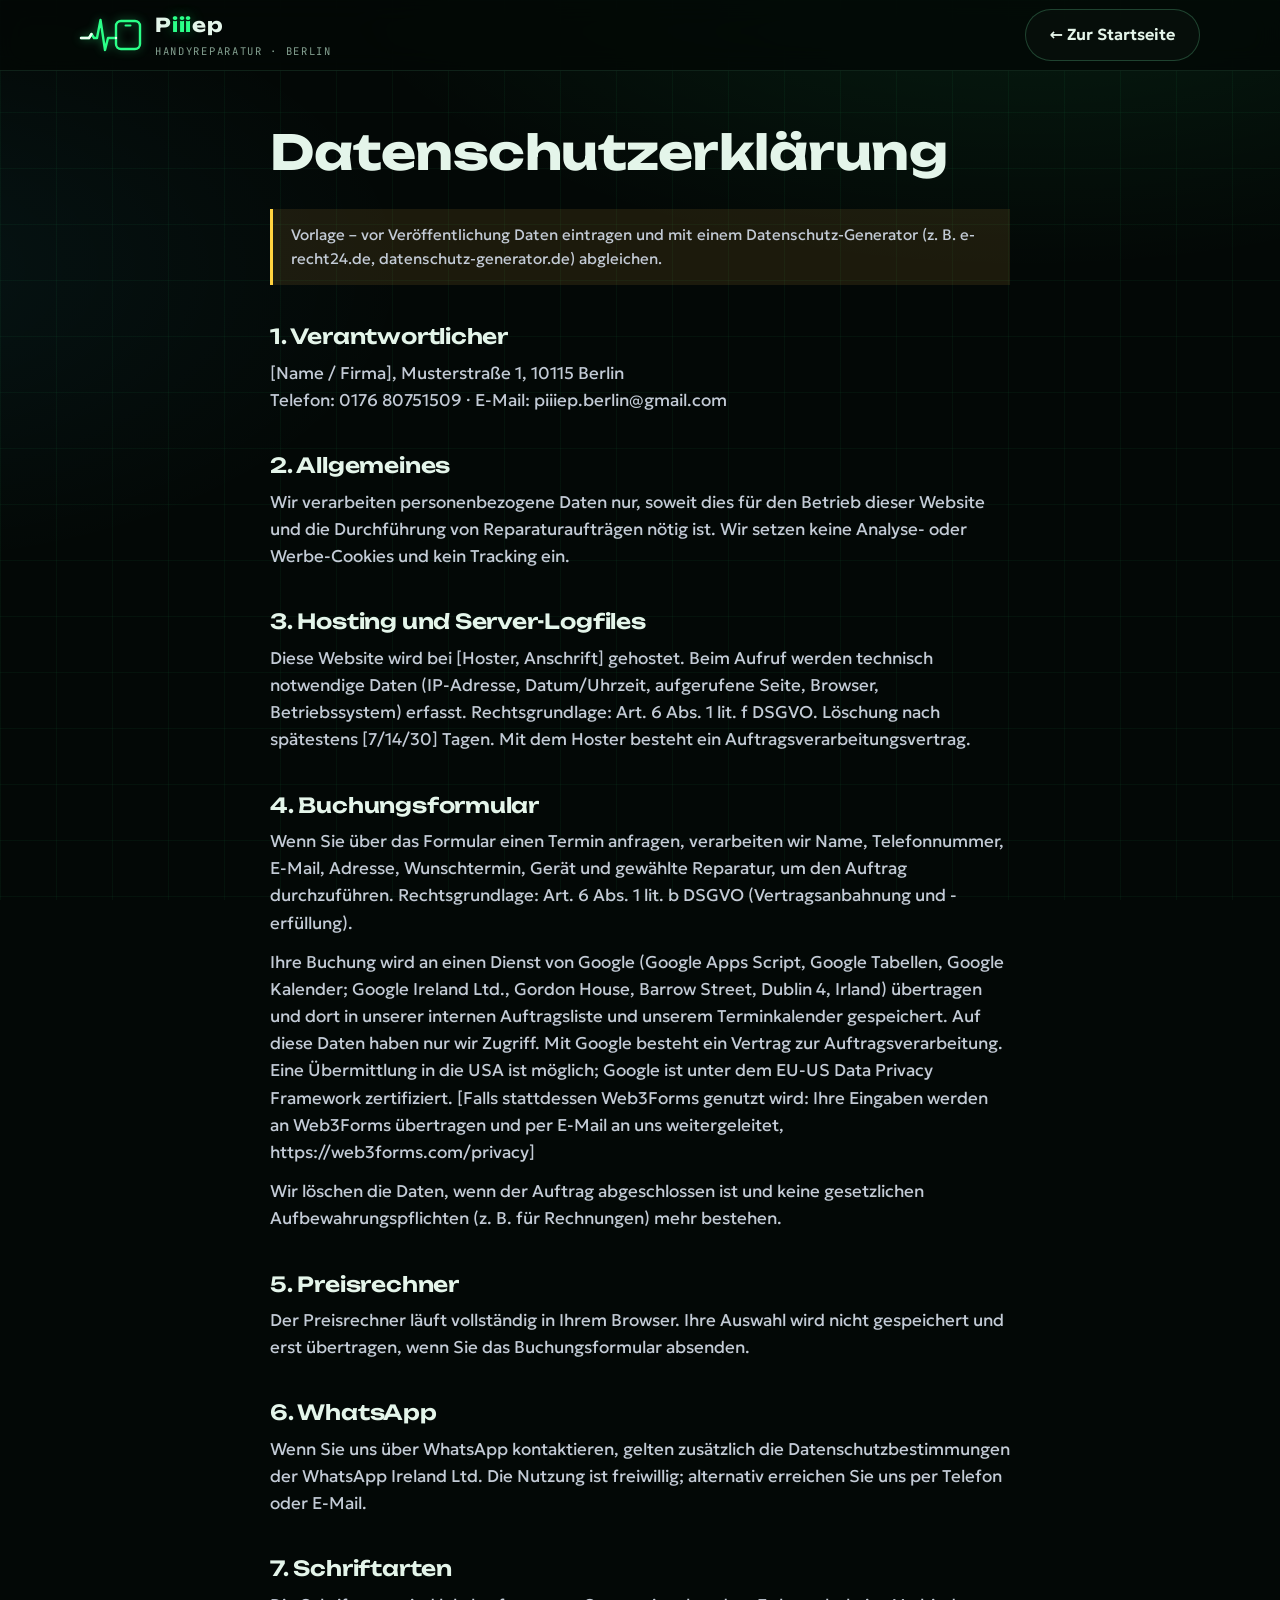
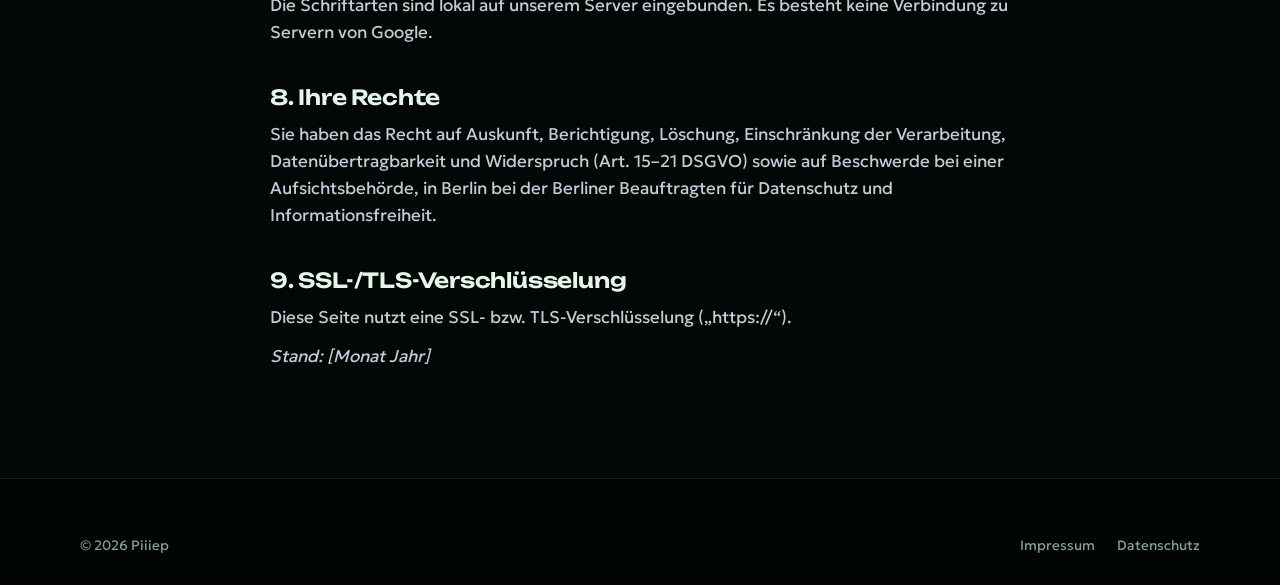
==== commit 0a36e7d7: "E-Mail piiiep.berlin@gmail.com eintragen Co-Authored-By: Claude Opus 5.5 <noreply@anthropic.com> Cla" ====
--- a/datenschutz.html
+++ b/datenschutz.html
@@ -19,7 +19,7 @@
 <h1>Datenschutzerklärung</h1>
 <p class="note">Vorlage – vor Veröffentlichung Daten eintragen und mit einem Datenschutz-Generator (z. B. e-recht24.de, datenschutz-generator.de) abgleichen.</p>
 <h2>1. Verantwortlicher</h2>
-<p>[Name / Firma], Musterstraße 1, 10115 Berlin<br>Telefon: 0176 80751509 · E-Mail: hallo@piiiep.berlin</p>
+<p>[Name / Firma], Musterstraße 1, 10115 Berlin<br>Telefon: 0176 80751509 · E-Mail: piiiep.berlin@gmail.com</p>
 <h2>2. Allgemeines</h2>
 <p>Wir verarbeiten personenbezogene Daten nur, soweit dies für den Betrieb dieser Website und die Durchführung von Reparaturaufträgen nötig ist. Wir setzen keine Analyse- oder Werbe-Cookies und kein Tracking ein.</p>
 <h2>3. Hosting und Server-Logfiles</h2>
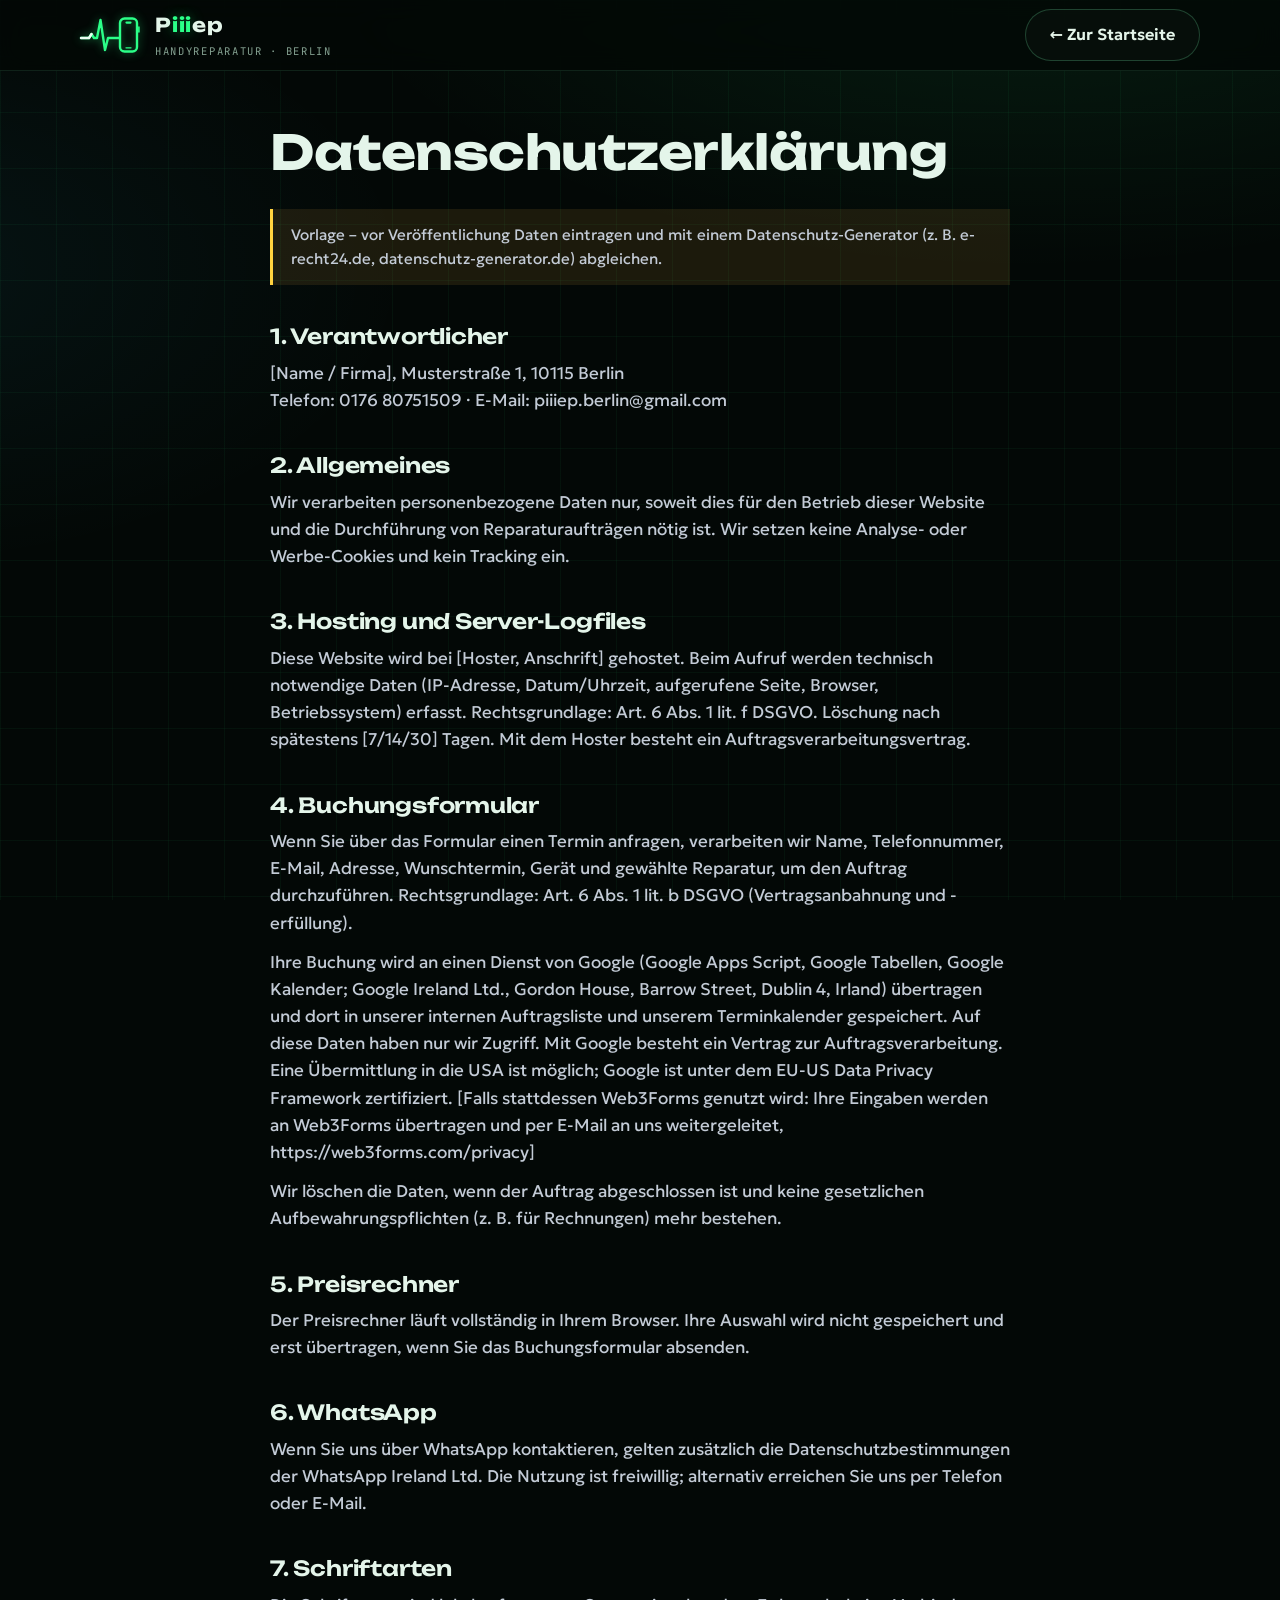
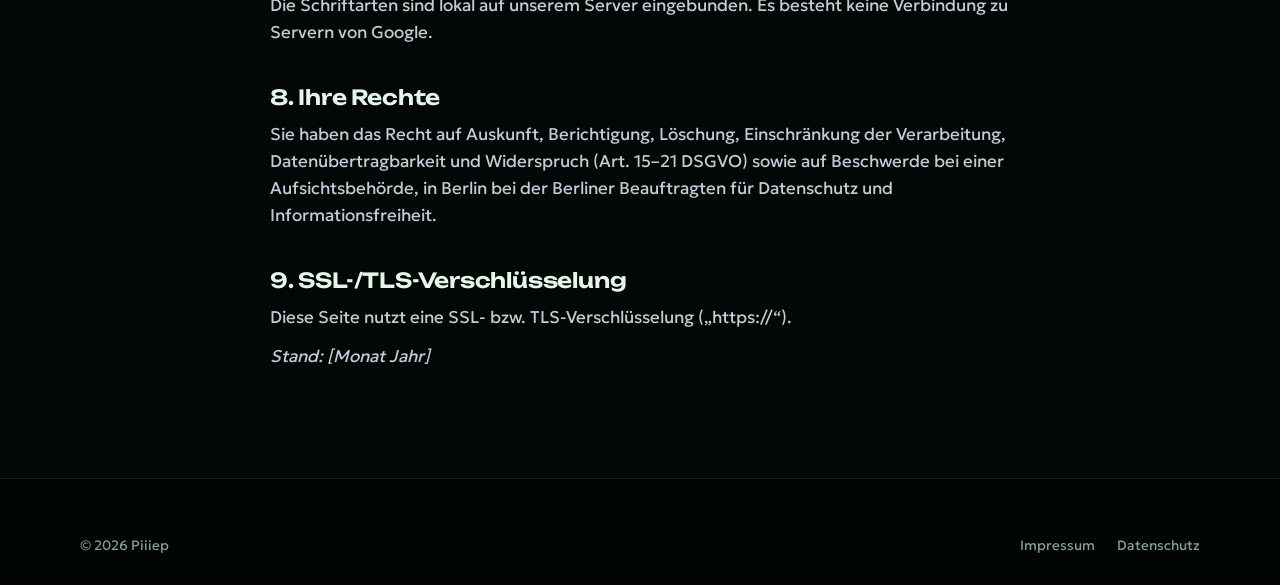
==== commit ec34a4b2: "Logo: Handy wie ein iPhone Co-Authored-By: Claude Opus 5.5 <noreply@anthropic.com> Claude-Session: h" ====
--- a/datenschutz.html
+++ b/datenschutz.html
@@ -11,7 +11,7 @@
 <body>
 <header class="header is-scrolled">
   <div class="wrap">
-    <a class="logo" href="index.html"><svg class="logo-mark" viewBox="0 0 64 36" aria-hidden="true"><path d="M1 21H9l2.5-4 2.5 4H17L20.5 3 25 33l3-12H36V9a5 5 0 0 1 5-5h14a5 5 0 0 1 5 5v18a5 5 0 0 1-5 5H41a5 5 0 0 1-5-5v-6" fill="none" stroke="#2bff88" stroke-width="2.4" stroke-linecap="round" stroke-linejoin="round"/><path class="blip" d="M1 21H9l2.5-4 2.5 4H17L20.5 3 25 33l3-12H36V9a5 5 0 0 1 5-5h14a5 5 0 0 1 5 5v18a5 5 0 0 1-5 5H41a5 5 0 0 1-5-5v-6" pathLength="100" fill="none" stroke="#eafff2" stroke-width="2.4" stroke-linecap="round" stroke-linejoin="round"/><path d="M45.5 8.5h5" stroke="#2bff88" stroke-width="2" stroke-linecap="round"/></svg><span><span class="logo-name">P<span>iii</span>ep</span><span class="logo-sub">Handyreparatur · Berlin</span></span></a>
+    <a class="logo" href="index.html"><svg class="logo-mark" viewBox="0 0 64 36" aria-hidden="true"><path d="M1 21H9l2.5-4 2.5 4H17L20.5 3 25 33l3-12H40V6a4.5 4.5 0 0 1 4.5-4.5h8A4.5 4.5 0 0 1 57 6v24a4.5 4.5 0 0 1-4.5 4.5h-8A4.5 4.5 0 0 1 40 30v-9" fill="none" stroke="#2bff88" stroke-width="2.4" stroke-linecap="round" stroke-linejoin="round"/><path class="blip" d="M1 21H9l2.5-4 2.5 4H17L20.5 3 25 33l3-12H40V6a4.5 4.5 0 0 1 4.5-4.5h8A4.5 4.5 0 0 1 57 6v24a4.5 4.5 0 0 1-4.5 4.5h-8A4.5 4.5 0 0 1 40 30v-9" pathLength="100" fill="none" stroke="#eafff2" stroke-width="2.4" stroke-linecap="round" stroke-linejoin="round"/><path d="M46.5 5.6h4" stroke="#2bff88" stroke-width="2.2" stroke-linecap="round"/><path d="M46 30.8h5" stroke="#2bff88" stroke-width="1.3" stroke-linecap="round"/><path d="M58.9 10v5" stroke="#2bff88" stroke-width="1.6" stroke-linecap="round"/></svg><span><span class="logo-name">P<span>iii</span>ep</span><span class="logo-sub">Handyreparatur · Berlin</span></span></a>
     <a class="btn btn-line" href="index.html">← Zur Startseite</a>
   </div>
 </header>
